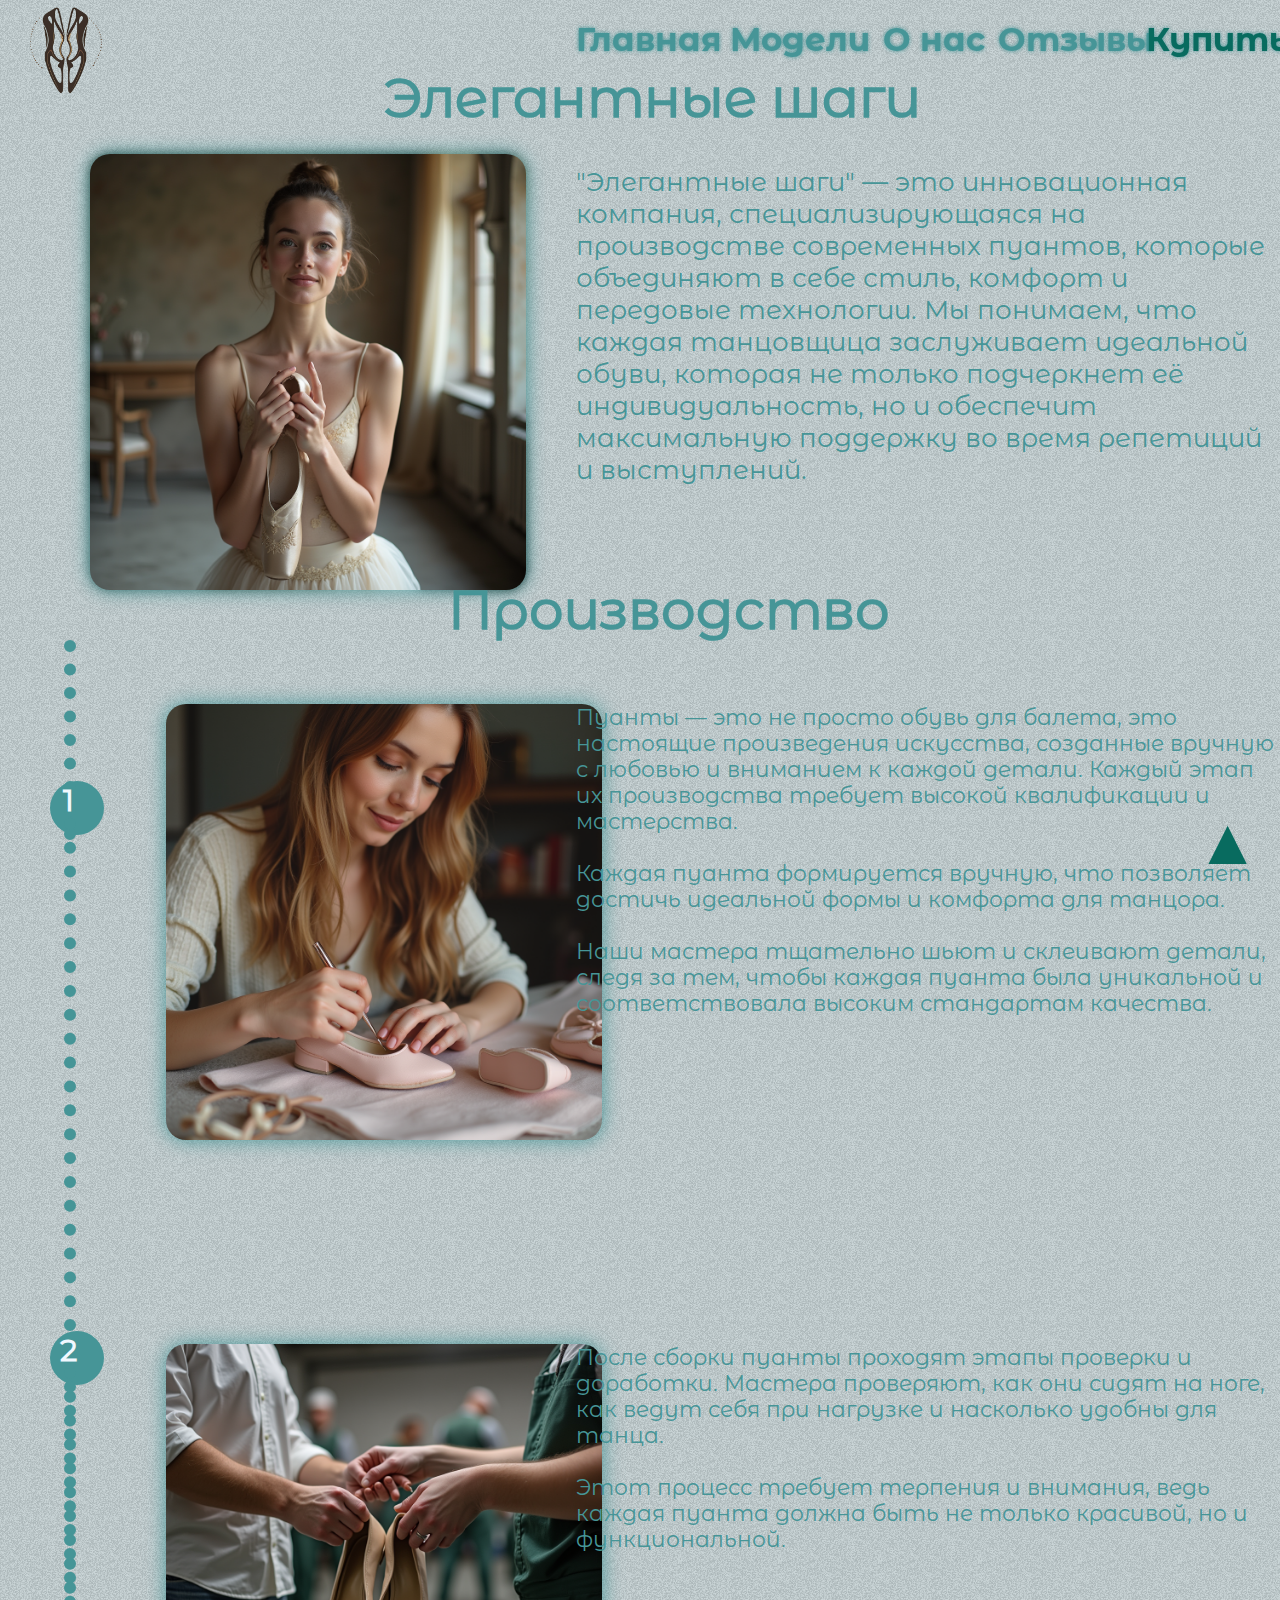
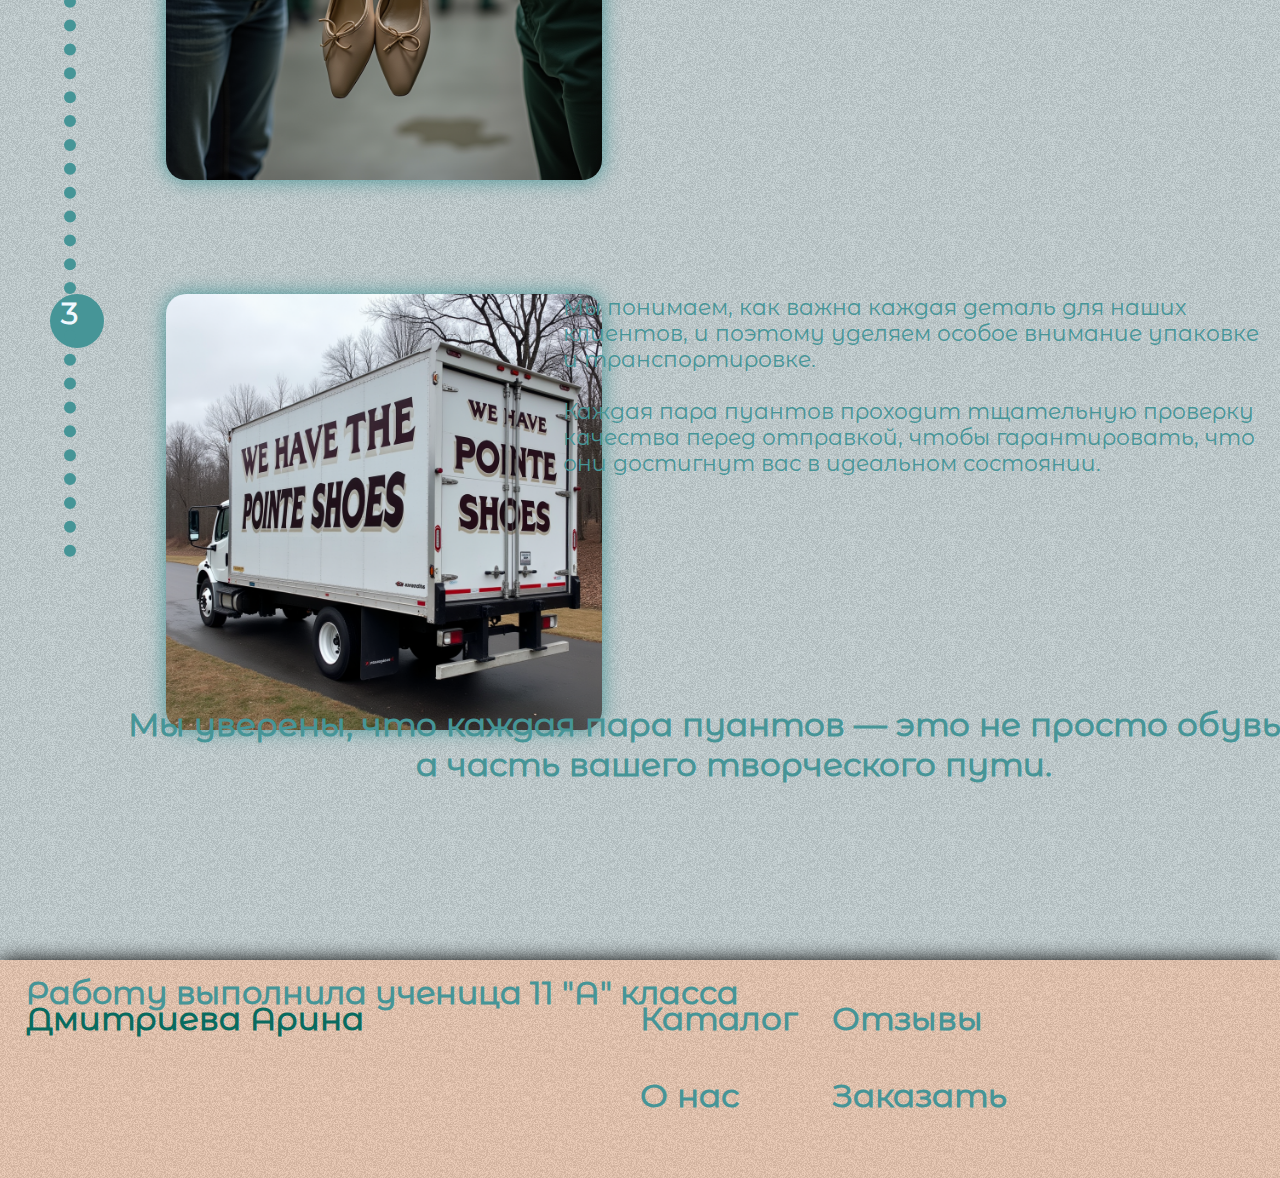
==== html/about.html @ e58aaf3c "1" ====
<!DOCTYPE html>
<html lang="en">
<head>
	<meta charset="UTF-8">
	<meta name="viewport" content="width=device-width, initial-scale=1.0">
	<title>О нас</title>
	<link rel="stylesheet" href="/css/about.css">
	<link rel="shortcut icon" href="/img/icon.png">
</head>
<body>
	<top>
		<div class="rectangle" id="top"></div>
		<a href="/index.html"><img src="/img/logo.png" class="logo"></a>
		<div class="title">
			<a href="/index.html"><h1 class="main_title_1">Главная</h1></a>
			<a href="/html/catalog.html"><h1 class="main_title_2">Модели</h1></a>
			<a href="/html/about.html"><h1 class="main_title_3">О нас</h1></a>
			<a href="/html/review.html"><h1 class="main_title_4">Отзывы</h1></a>
			<a href="/html/buy.html"><h1 class="main_title_5">Купить</h1></a>
			<a class="hidden" href="#top" id="myButton">▲</a>
		</div>
	</top>
	<div class="center">
		<h1 class="main_text">Элегантные шаги</h1>
		<p class="main_p">"Элегантные шаги" — это инновационная компания, специализирующаяся на производстве современных пуантов, которые объединяют в себе стиль, комфорт и передовые технологии. Мы понимаем, что каждая танцовщица заслуживает идеальной обуви, которая не только подчеркнет её индивидуальность, но и обеспечит максимальную поддержку во время репетиций и выступлений.</p>
		<img class="img_4" src="/img/about4.png">
			<img class="img_4_1" src="/img/about4.png">
	</div>
	<div class="production">
		<h1 class="text_1">Производство</h1>
		<div class="line">
			<div class="circles">
				<div class="circle_1"></div>
				<div class="circle_2"></div>
				<div class="circle_3"></div>
			</div>
			<div class="dotteds">
				<div class="dotted_1"></div>
				<div class="dotted_2"></div>
				<div class="dotted_3"></div>
			</div>
			<div class="numbers">
				<h1 class="number_1">1</h1>
				<h1 class="number_2">2</h1>
				<h1 class="number_3">3</h1>
			</div>
		</div>
		<div class="images">
			<img class="img_1" src="/img/about1.png">
			<img class="img_2" src="/img/about2.png">
			<img class="img_3" src="/img/about3.png">
		</div>
		<div class="texts">
			<p class="text_2">Пуанты — это не просто обувь для балета, это настоящие произведения искусства, созданные вручную с любовью и вниманием к каждой детали. Каждый этап их производства требует высокой квалификации и мастерства.<br><br>Каждая пуанта формируется вручную, что позволяет достичь идеальной формы и комфорта для танцора.<br><br>Наши мастера тщательно шьют и склеивают детали, следя за тем, чтобы каждая пуанта была уникальной и соответствовала высоким стандартам качества.</p>
			<p class="text_3">После сборки пуанты проходят этапы проверки и доработки. Мастера проверяют, как они сидят на ноге, как ведут себя при нагрузке и насколько удобны для танца.<br><br> Этот процесс требует терпения и внимания, ведь каждая пуанта должна быть не только красивой, но и функциональной.</p>
			<p class="text_4"> Мы понимаем, как важна каждая деталь для наших клиентов, и поэтому уделяем особое внимание упаковке и транспортировке.<br><br>Каждая пара пуантов проходит тщательную проверку качества перед отправкой, чтобы гарантировать, что они достигнут вас в идеальном состоянии.</p>
			<h1 class="text_5">Мы уверены, что каждая пара пуантов — это не просто обувь,<br> &nbsp &nbsp &nbsp &nbsp &nbsp &nbsp &nbsp &nbsp &nbsp &nbsp &nbsp &nbsp &nbsp &nbsp &nbsp &nbsp  а часть вашего творческого пути. </h1>
		</div>
	</div>
	<div class="footer">
		<div class="rectangle_footer"></div>
		<h1 class="class_footer">Работу выполнила ученица 11 "А" класса</h1>
		<a href="/html/Arina.html"><h1 class="Arina_footer">Дмитриева Арина</h1></a>
		<a href="/html/catalog.html"><h1 class="link_footer_1">Каталог</h1></a>
		<a href="/html/about.html"><h1 class="link_footer_2">О нас</h1></a>
		<a href="/html/review.html"><h1 class="link_footer_3">Отзывы</h1></a>
		<a href="/html/buy.html"><h1 class="link_footer_4">Заказать</h1></a>
	</div>
</body>
</html>
---- css/about.css ----
* {
	margin: 0;
	padding: 0;
	box-sizing: border-box;
}
@media (prefers-reduced-motion: no-preference) {
	:root {
		scroll-behavior: smooth;
	}
}
:root {
	--index: calc(1vw + 1vh);
}
::-webkit-scrollbar { width: 0;}
body {
	background-image: url(/img/bg.jpg);
	color: #469597;
	overflow-x: hidden;
}
a {
	color: #469597;
	text-decoration: none;
}
@font-face {
	font-family: alumni-r;
	src: url(/font/AlumniSansPinstripe-Regular.ttf);
}
@font-face {
	font-family: alumni-i;
	src: url(/font/AlumniSansPinstripe-Italic.ttf);
}
@font-face {
	font-family: MN-B;
	src: url(/font/MontserratAlternates-Bold.ttf);
}
@font-face {
	font-family: MN-Bi;
	src: url(/font/MontserratAlternates-BoldItalic.ttf)
}
@font-face {
	font-family: MN-R;
	src: url(/font/MontserratAlternates-Regular.ttf);
}

/* TOP */
.hidden {
	position: fixed;
	bottom: 20px;
	right: 20px;
	font-size: calc(var(--index) * 3);
	color: #086b5f;
	text-decoration: none;
	z-index: 2;
}

.rectangle {
	position: absolute;
	background-image: url(img/topbg.jpg);
	width: 100%;
	height: calc(var(--index) * 4.5);
	filter: drop-shadow(0 0 10px black);
}

.logo {
	position: absolute;
	max-width: calc(var(--index) * 6);
	top: -1.2vw;
	transition: .5s ease-in-out;
}
.logo:hover {
	scale: 1.1;
}
.main_title_1 {
	text-decoration: none;
	color: #469597;
	position: absolute;
	font-family: MN-B;
	font-size: calc(var(--index) * 1.5);
	top: 1.5vw;
	left: 45vw;
	filter: drop-shadow(0 0 2px #469597);
	transition: .2s ease-in-out;
}
.main_title_2 {
	text-decoration: none;
	color: #469597;
	position: absolute;
	font-family: MN-B;
	font-size: calc(var(--index) * 1.5);
	top: 1.5vw;
	left: 57vw;
	filter: drop-shadow(0 0 2px #469597);
	transition: .2s ease-in-out;
}
.main_title_3 {
	text-decoration: none;
	color: #469597;
	position: absolute;
	font-family: MN-B;
	font-size: calc(var(--index) * 1.5);
	top: 1.5vw;
	left: 69vw;
	filter: drop-shadow(0 0 2px #469597);
	transition: .2s ease-in-out;
}
.main_title_4 {
	text-decoration: none;
	color: #469597;
	position: absolute;
	font-family: MN-B;
	font-size: calc(var(--index) * 1.5);
	top: 1.5vw;
	left: 78vw;
	filter: drop-shadow(0 0 2px #469597);
	transition: .2s ease-in-out;
}
.main_title_5 {
	text-decoration: none;
	color: #086b5f;
	position: absolute;
	font-family: MN-B;
	font-size: calc(var(--index) * 1.5);
	top: 1.5vw;
	left: 89.5vw;
	filter: drop-shadow(0 0 2px #469597);
	transition: .2s ease-in-out;
}
.main_title_1:hover{
	filter: drop-shadow(0 0 4px aquamarine);
	scale: 1.1;
}
.main_title_2:hover{
	filter: drop-shadow(0 0 4px aquamarine);
	scale: 1.1;
}
.main_title_3:hover{
	filter: drop-shadow(0 0 4px aquamarine);
	scale: 1.1;
}
.main_title_4:hover{
	filter: drop-shadow(0 0 4px aquamarine);
	scale: 1.1;
}
.main_title_5:hover{
	filter: drop-shadow(0 0 4px #469597);
	scale: 1.1;
}

/*  CENTER */

.main_text {
	position: absolute;
	top: 5vw;
	left: 30vw;
	font-size: calc(var(--index) * 2.5);
	font-family: MN-R;
}
.main_p {
	position: absolute;
	top: 13vw;
	left: 45vw;
	font-family: MN-R;
	font-size: calc(var(--index) * 1.2);
}
.img_4 {
	position: absolute;
	top: 12vw;
	left: 7vw;
	width: calc(var(--index) * 20);
	border-radius: 20px;
	filter: drop-shadow(0 0 10px #469597);
	transition: .3s ease-in-out;
}
.img_4:hover {
	top: 10vw;
	left: 5vw;
}
.img_4_1 {
	position: absolute;
	top: 12vw;
	left: 7vw;
	width: calc(var(--index) * 20);
	border-radius: 20px;
	filter: drop-shadow(0 0 10px #469597);
	filter: blur(5px);
	z-index: -1;
}
.text_1 {
	position: absolute;
	top: 45vw;
	left: 35vw;
	font-size: calc(var(--index) * 2.5);
	font-family: MN-R;
}
.circle_1 {
	position: absolute;
	border-radius: 50%;
	width: 54px;
	height: 54px;
	background: #469597;
	top: 61vw;
	left: 3.9vw;
}
.circle_2 {
	position: absolute;
	border-radius: 50%;
	width: 54px;
	height: 54px;
	background: #469597;
	top: 104vw;
	left: 3.9vw;
}
.circle_3 {
	position: absolute;
	border-radius: 50%;
	width: 54px;
	height: 54px;
	background: #469597;
	top: 148vw;
	left: 3.9vw;
}
.dotted_1 {
	height: 200px;
  border-left: 12px dotted #469597;
	position: absolute;
	top: 50vw;
	left: 5vw;
}
.dotted_2 {
	height: 800px;
  border-left: 12px dotted #469597;
	position: absolute;
	top: 62vw;
	left: 5vw;
}
.dotted_3 {
	height: 800px;
  border-left: 12px dotted #469597;
	position: absolute;
	top: 106vw;
	left: 5vw;
}
.number_1 {
	position: absolute;
	font-family: MN-R;
	font-size: calc(var(--index) * 1.4);
	top: 61vw;
	left: 4.9vw;
	color: aliceblue;
}
.number_2 {
	position: absolute;
	font-family: MN-R;
	font-size: calc(var(--index) * 1.4);
	top: 104vw;
	left: 4.7vw;
	color: aliceblue;
}
.number_3 {
	position: absolute;
	font-family: MN-R;
	font-size: calc(var(--index) * 1.4);
	top: 148vw;
	left: 4.8vw;
	color: aliceblue;
}

.img_1 {
	position: absolute;
	top: 55vw;
	left: 13vw;
	width: calc(var(--index) * 20);
	border-radius: 20px;
	filter: drop-shadow(0 0 10px #469597);
}
.img_2 {
	position: absolute;
	top: 148vw;
	left: 13vw;
	width: calc(var(--index) * 20);
	border-radius: 20px;
	filter: drop-shadow(0 0 10px #469597);
}
.img_3 {
	position: absolute;
	width: calc(var(--index) * 20);
	top: 105vw;
	left: 13vw;
	border-radius: 20px;
	filter: drop-shadow(0 0 10px #469597);
}

.text_2 {
	position: absolute;
	top: 55vw;
	left: 45vw;
	font-size: calc(var(--index) * 1);
	font-family: MN-R;
}
.text_3 {
	position: absolute;
	top: 105vw;
	left: 45vw;
	font-size: calc(var(--index) * 1);
	font-family: MN-R;
}
.text_4 {
	position: absolute;
	top: 148vw;
	left: 44vw;
	font-size: calc(var(--index) * 1);
	font-family: MN-R;
}
.text_5 {
	position: absolute;
	top: 180vw;
	left: 10vw;
	font-size: calc(var(--index) * 1.5);
	font-family: MN-R;
	white-space: nowrap;
}

/* FOOTER */
.rectangle_footer {
	background-image: url(/img/topbg.jpg);
	position: absolute;
	top: 200vw;
	width: 100%;
	height: calc(var(--index) * 10);
	filter: drop-shadow(0 0  10px black);
}

.class_footer {
	position: absolute;
	top: 201vw;
	left: 2vw;
	font-family: MN-R;
}
.Arina_footer {
	position: absolute;
	left: 2vw;
	top: 203vw;
	font-family: MN-R;
	color: #086b5f;
	font-size: calc(var(--index) * 1.5);

}
.link_footer_1 {
	position: absolute;
	top: 203vw;
	left: 50vw;
	font-family: MN-R;
	font-size: calc(var(--index) * 1.5);
	transition: .2s ease-in-out;
}
.link_footer_2 {
	position: absolute;
	top: 209vw;
	left: 50vw;
	font-family: MN-R;
	font-size: calc(var(--index) * 1.5);
	transition: .2s ease-in-out;
}
.link_footer_3 {
	position: absolute;
	top: 203vw;
	left: 65vw;
	font-family: MN-R;
	font-size: calc(var(--index) * 1.5);
	transition: .2s ease-in-out;
}
.link_footer_4 {
	position: absolute;
	top: 209vw;
	left: 65vw;
	font-family: MN-R;
	font-size: calc(var(--index) * 1.5);
	transition: .2s ease-in-out;
}

.link_footer_1:hover {
	color: #086b5f;
	scale: 1.1;
}
.link_footer_2:hover {
	color: #086b5f;
	scale: 1.1;
}
.link_footer_3:hover {
	color: #086b5f;
	scale: 1.1;
}
.link_footer_4:hover {
	color: #086b5f;
	scale: 1.1;
}
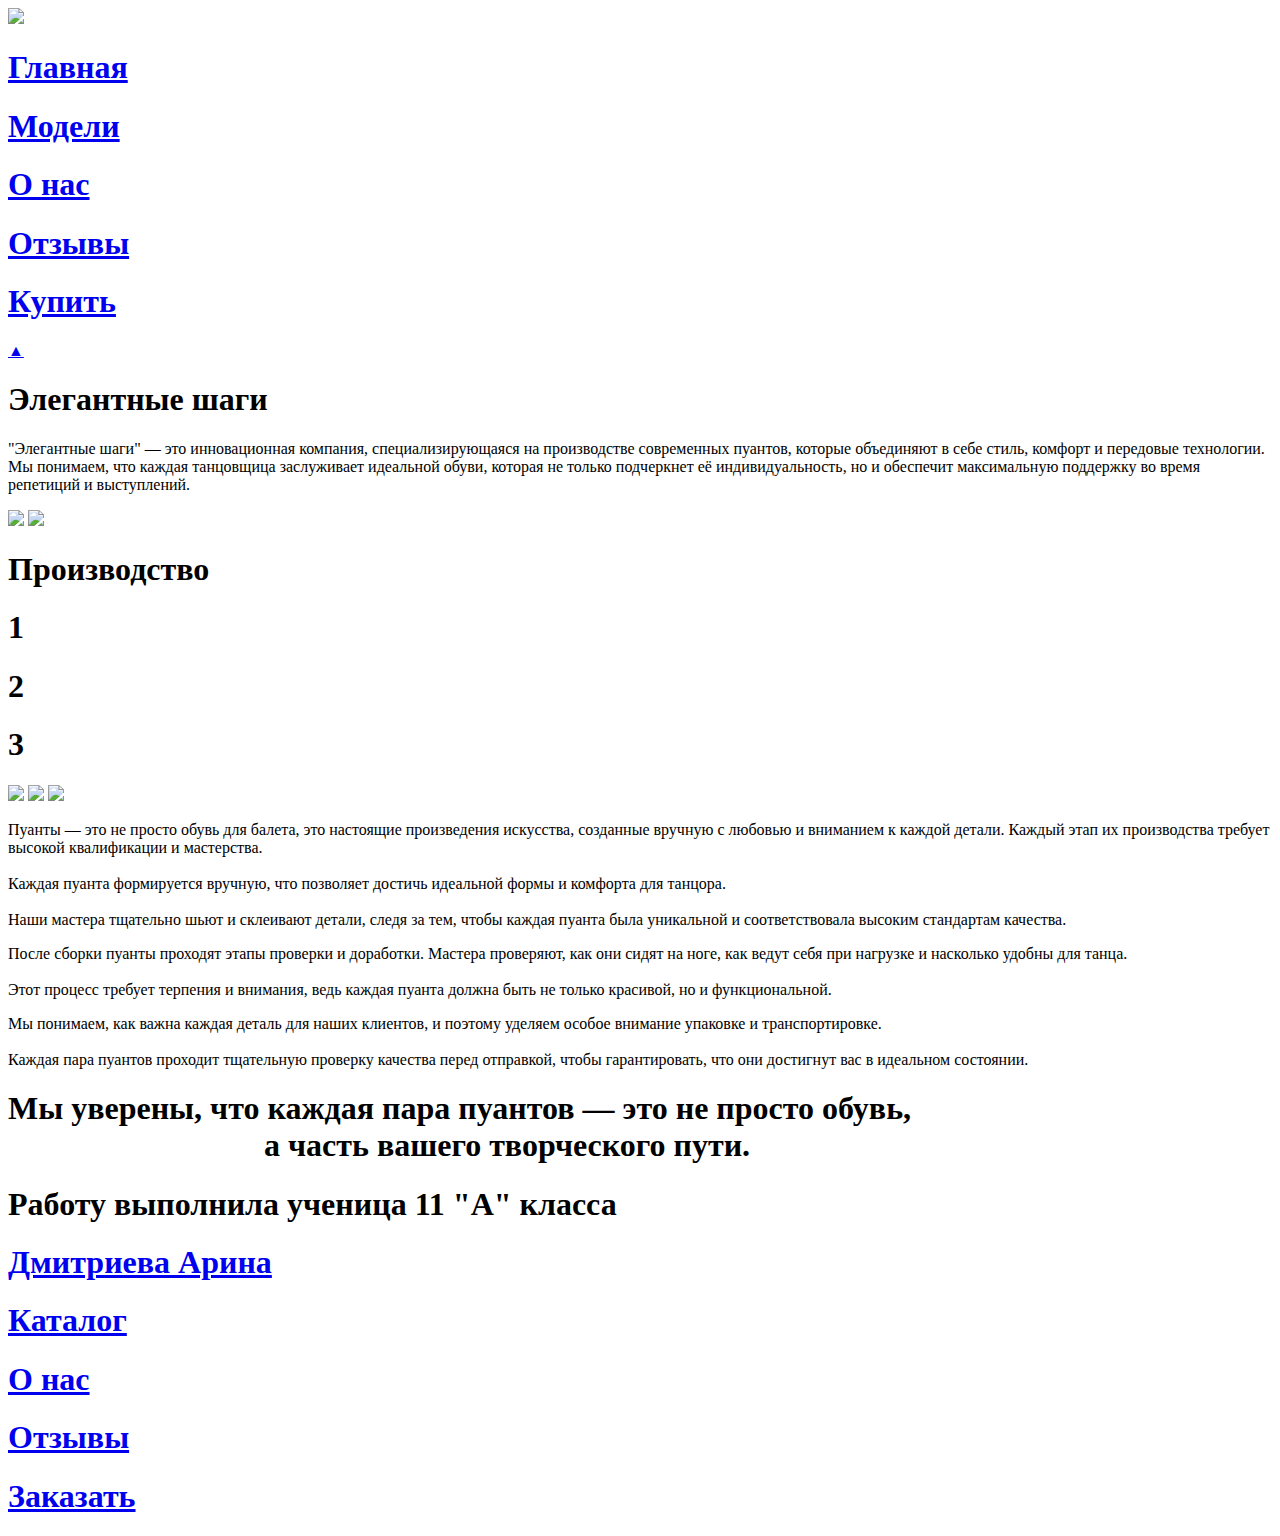
==== commit dbcd820a: "aaa" ====
--- a/html/about.html
+++ b/html/about.html
@@ -4,27 +4,27 @@
 	<meta charset="UTF-8">
 	<meta name="viewport" content="width=device-width, initial-scale=1.0">
 	<title>О нас</title>
-	<link rel="stylesheet" href="/css/about.css">
-	<link rel="shortcut icon" href="/img/icon.png">
+	<link rel="stylesheet" href="/PointeShoes/css/about.css">
+	<link rel="shortcut icon" href="/PointeShoes/img/icon.png">
 </head>
 <body>
 	<top>
 		<div class="rectangle" id="top"></div>
-		<a href="/index.html"><img src="/img/logo.png" class="logo"></a>
+		<a href="/PointeShoes/index.html"><img src="/PointeShoes/img/logo.png" class="logo"></a>
 		<div class="title">
-			<a href="/index.html"><h1 class="main_title_1">Главная</h1></a>
-			<a href="/html/catalog.html"><h1 class="main_title_2">Модели</h1></a>
-			<a href="/html/about.html"><h1 class="main_title_3">О нас</h1></a>
-			<a href="/html/review.html"><h1 class="main_title_4">Отзывы</h1></a>
-			<a href="/html/buy.html"><h1 class="main_title_5">Купить</h1></a>
+			<a href="/PointeShoes/index.html"><h1 class="main_title_1">Главная</h1></a>
+			<a href="/PointeShoes/html/catalog.html"><h1 class="main_title_2">Модели</h1></a>
+			<a href="/PointeShoes/html/about.html"><h1 class="main_title_3">О нас</h1></a>
+			<a href="/PointeShoes/html/review.html"><h1 class="main_title_4">Отзывы</h1></a>
+			<a href="/PointeShoes/html/buy.html"><h1 class="main_title_5">Купить</h1></a>
 			<a class="hidden" href="#top" id="myButton">▲</a>
 		</div>
 	</top>
 	<div class="center">
 		<h1 class="main_text">Элегантные шаги</h1>
 		<p class="main_p">"Элегантные шаги" — это инновационная компания, специализирующаяся на производстве современных пуантов, которые объединяют в себе стиль, комфорт и передовые технологии. Мы понимаем, что каждая танцовщица заслуживает идеальной обуви, которая не только подчеркнет её индивидуальность, но и обеспечит максимальную поддержку во время репетиций и выступлений.</p>
-		<img class="img_4" src="/img/about4.png">
-			<img class="img_4_1" src="/img/about4.png">
+		<img class="img_4" src="/PointeShoes/img/about4.png">
+			<img class="img_4_1" src="/PointeShoes/img/about4.png">
 	</div>
 	<div class="production">
 		<h1 class="text_1">Производство</h1>
@@ -46,9 +46,9 @@
 			</div>
 		</div>
 		<div class="images">
-			<img class="img_1" src="/img/about1.png">
-			<img class="img_2" src="/img/about2.png">
-			<img class="img_3" src="/img/about3.png">
+			<img class="img_1" src="/PointeShoes/img/about1.png">
+			<img class="img_2" src="/PointeShoes/img/about2.png">
+			<img class="img_3" src="/PointeShoes/img/about3.png">
 		</div>
 		<div class="texts">
 			<p class="text_2">Пуанты — это не просто обувь для балета, это настоящие произведения искусства, созданные вручную с любовью и вниманием к каждой детали. Каждый этап их производства требует высокой квалификации и мастерства.<br><br>Каждая пуанта формируется вручную, что позволяет достичь идеальной формы и комфорта для танцора.<br><br>Наши мастера тщательно шьют и склеивают детали, следя за тем, чтобы каждая пуанта была уникальной и соответствовала высоким стандартам качества.</p>
@@ -60,11 +60,11 @@
 	<div class="footer">
 		<div class="rectangle_footer"></div>
 		<h1 class="class_footer">Работу выполнила ученица 11 "А" класса</h1>
-		<a href="/html/Arina.html"><h1 class="Arina_footer">Дмитриева Арина</h1></a>
-		<a href="/html/catalog.html"><h1 class="link_footer_1">Каталог</h1></a>
-		<a href="/html/about.html"><h1 class="link_footer_2">О нас</h1></a>
-		<a href="/html/review.html"><h1 class="link_footer_3">Отзывы</h1></a>
-		<a href="/html/buy.html"><h1 class="link_footer_4">Заказать</h1></a>
+		<a href="/PointeShoes/html/Arina.html"><h1 class="Arina_footer">Дмитриева Арина</h1></a>
+		<a href="/PointeShoes/html/catalog.html"><h1 class="link_footer_1">Каталог</h1></a>
+		<a href="/PointeShoes/html/about.html"><h1 class="link_footer_2">О нас</h1></a>
+		<a href="/PointeShoes/html/review.html"><h1 class="link_footer_3">Отзывы</h1></a>
+		<a href="/PointeShoes/html/buy.html"><h1 class="link_footer_4">Заказать</h1></a>
 	</div>
 </body>
 </html>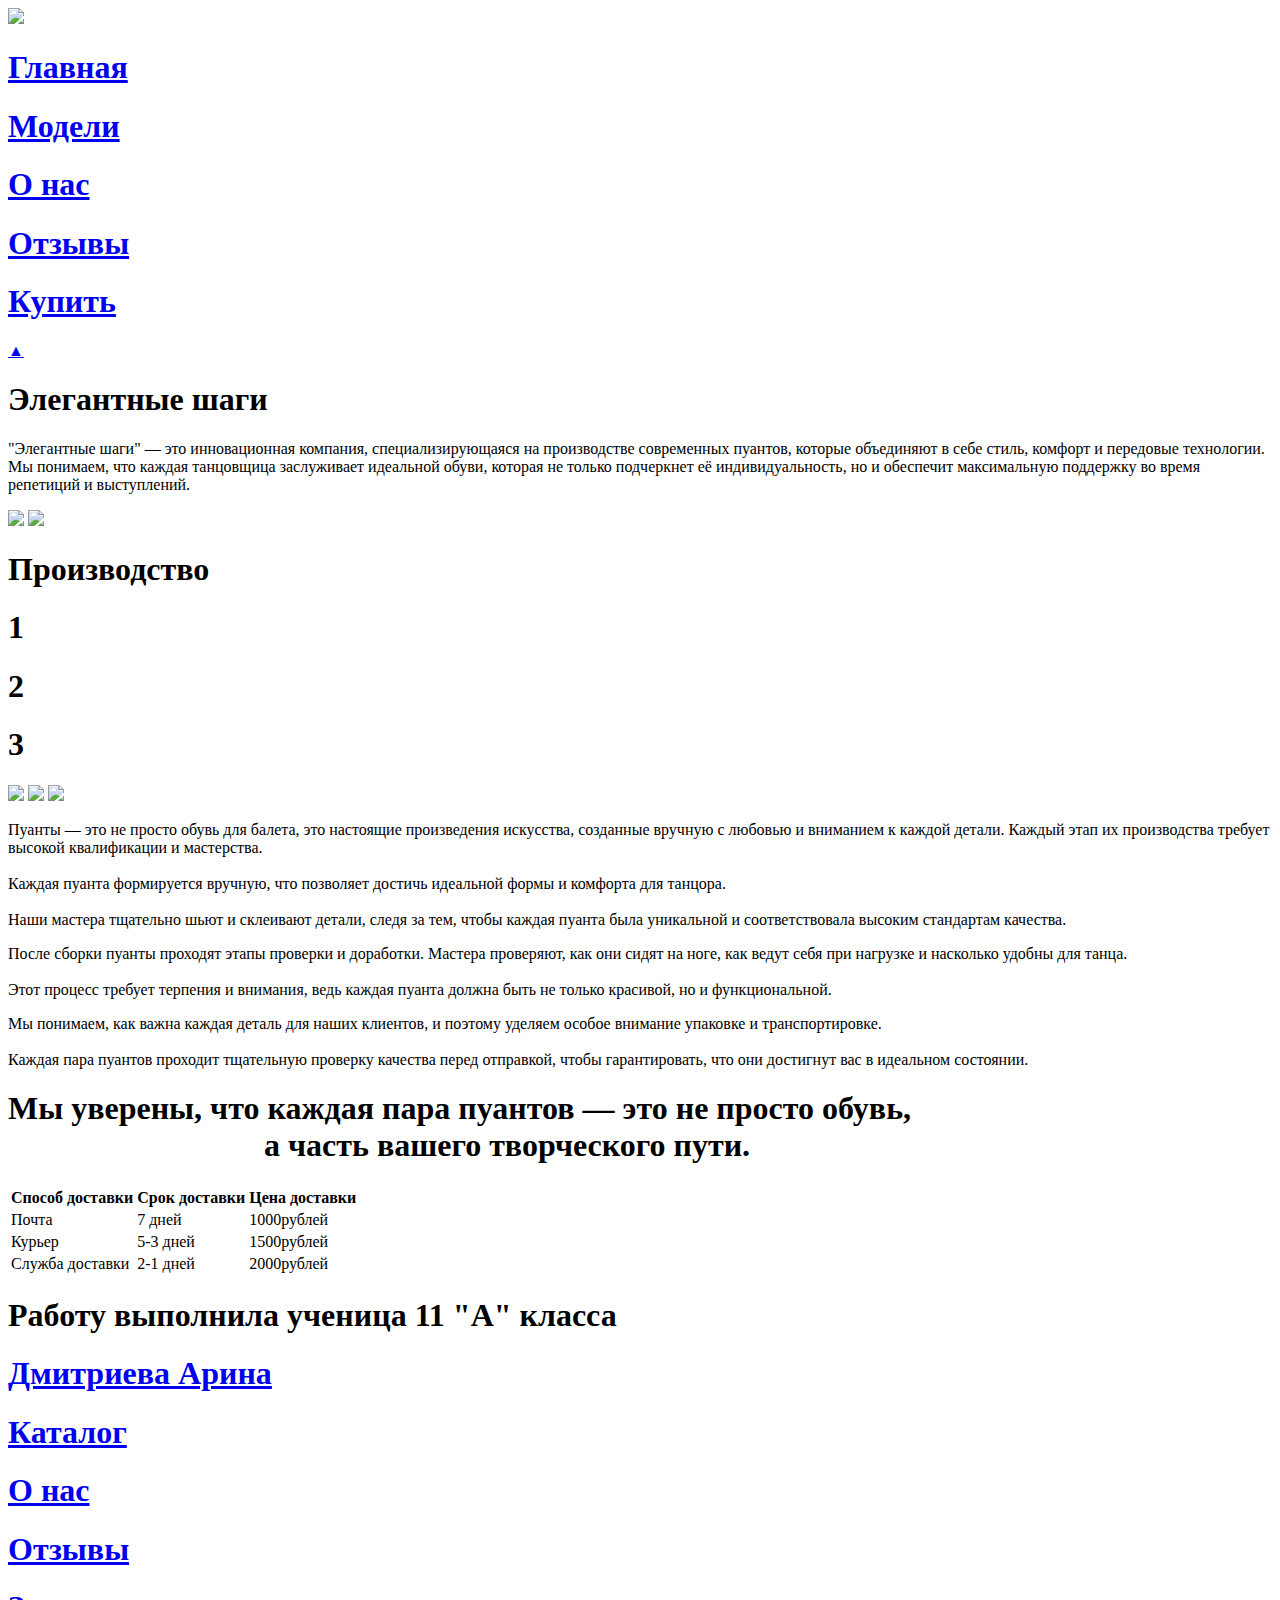
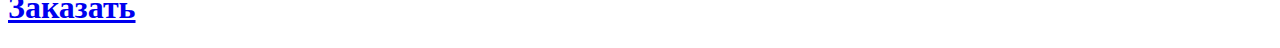
==== commit 034ddace: "wa" ====
--- a/html/about.html
+++ b/html/about.html
@@ -56,6 +56,32 @@
 			<p class="text_4"> Мы понимаем, как важна каждая деталь для наших клиентов, и поэтому уделяем особое внимание упаковке и транспортировке.<br><br>Каждая пара пуантов проходит тщательную проверку качества перед отправкой, чтобы гарантировать, что они достигнут вас в идеальном состоянии.</p>
 			<h1 class="text_5">Мы уверены, что каждая пара пуантов — это не просто обувь,<br> &nbsp &nbsp &nbsp &nbsp &nbsp &nbsp &nbsp &nbsp &nbsp &nbsp &nbsp &nbsp &nbsp &nbsp &nbsp &nbsp  а часть вашего творческого пути. </h1>
 		</div>
+		<table>
+			<thead>
+			<tr>
+			<th>Способ доставки</th>
+			<th>Срок доставки</th>
+			<th>Цена доставки</th>
+			</tr>
+			</thead>
+			<tbody>
+			<tr>
+			<td>Почта</td>
+			<td>7 дней</td>
+			<td>1000рублей</td>
+			</tr>
+			<tr>
+			<td>Курьер</td>
+			<td>5-3 дней</td>
+			<td>1500рублей</td>
+			</tr>
+			<tr>
+			<td>Служба доставки</td>
+			<td>2-1 дней</td>
+			<td>2000рублей</td>
+			</tr>
+			</tbody>
+			</table>			
 	</div>
 	<div class="footer">
 		<div class="rectangle_footer"></div>
